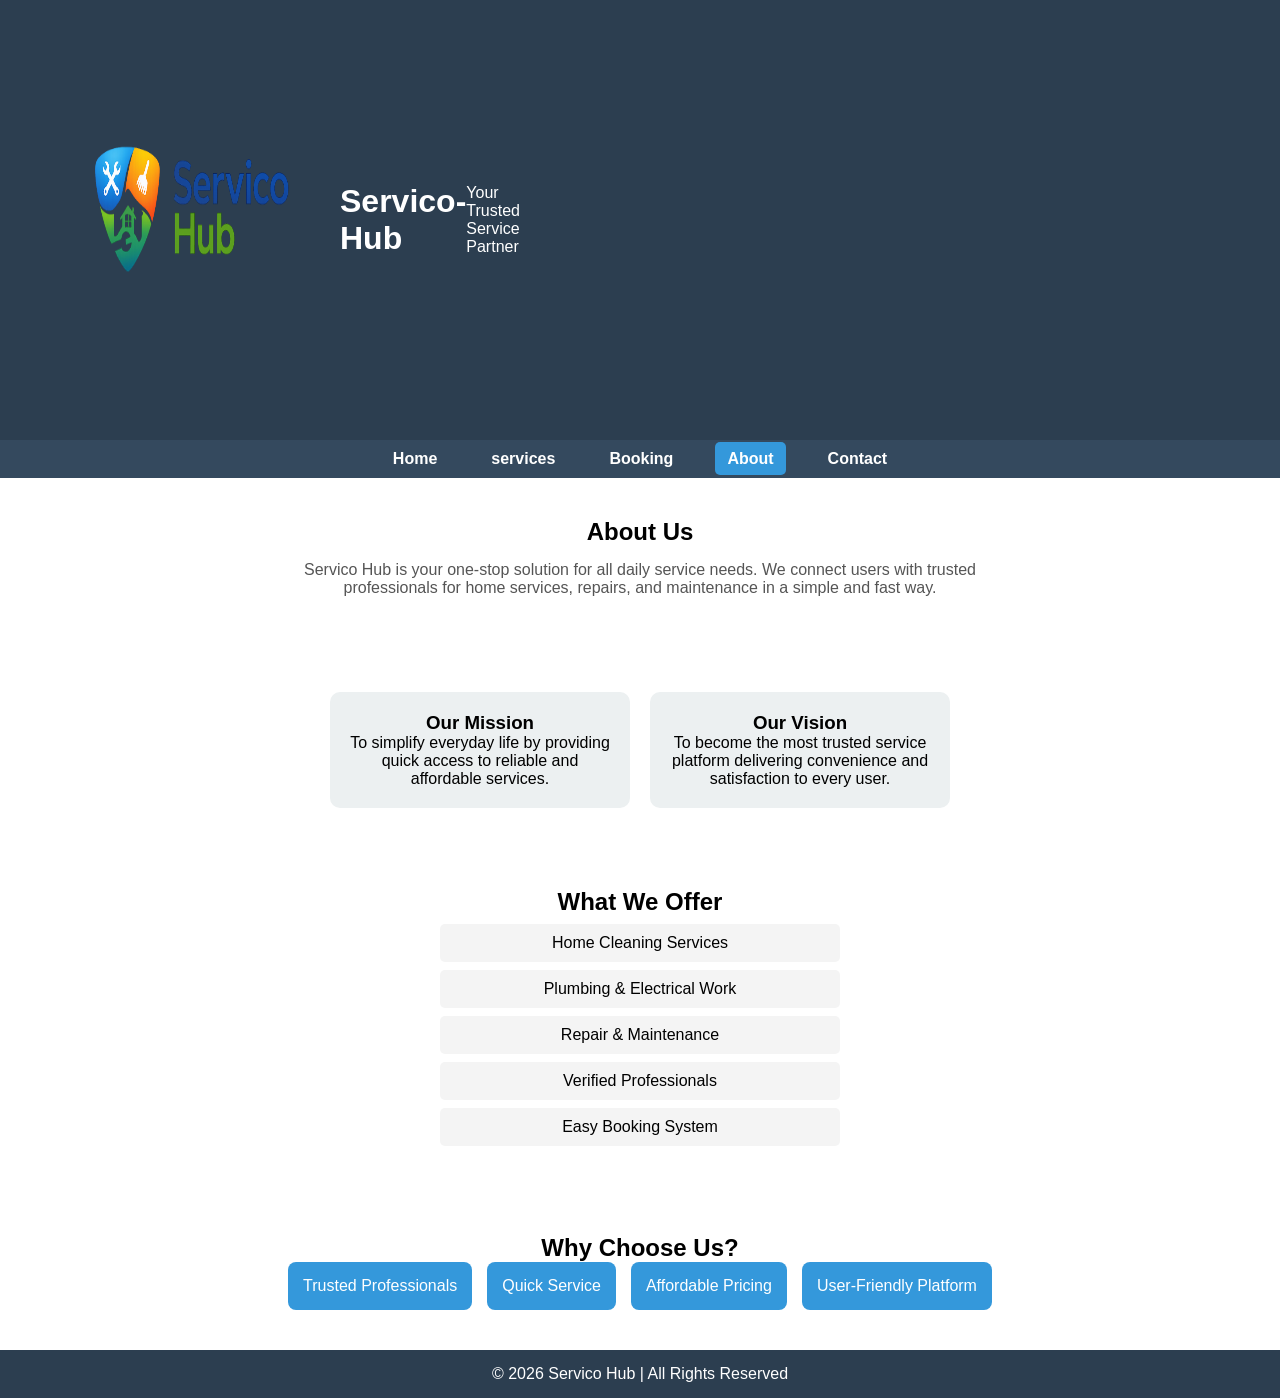
==== index.html @ 997b99db "initial commit" ====
<!DOCTYPE html>
<html lang="en">
<head>
    <meta charset="UTF-8">
    <meta name="viewport" content="width=device-width, initial-scale=1.0">
    <title>About Us - Servico Hub</title>
    
    <!-- CSS Files -->
    <link rel="stylesheet" href="./style.css">
    <link rel="stylesheet" href="./navbar.css">
</head>
<body>

    <!-- Header -->
    <header>
        <div class="main-logo-img">
            <img src="./images/Servico Hub logo design showcase.png" alt="Servico Hub logo" class="logo">
            
            
                <h1>Servico-Hub</h1>
            </br>
                <p>Your Trusted Service Partner</p>
            </div>
        </div>
    </header>

    <!-- Navbar -->
    <nav class="navbar">
        <ul>
            <li><a href="#">Home</a></li>
            <li><a href="#">services</a></li>
            <li><a href="#">Booking</a></li>
            <li><a href="#" class="active">About</a></li>
            <li><a href="#">Contact</a></li>
        </ul>
    </nav>

    <!-- About Section -->
    <section class="about">
        <h2>About Us</h2>
        <p>
            Servico Hub is your one-stop solution for all daily service needs. 
            We connect users with trusted professionals for home services, repairs, 
            and maintenance in a simple and fast way.
        </p>
    </section>

    <!-- Mission & Vision -->
    <section class="mission-vision">
        <div class="box">
            <h3>Our Mission</h3>
            <p>
                To simplify everyday life by providing quick access to reliable 
                and affordable services.
            </p>
        </div>

        <div class="box">
            <h3>Our Vision</h3>
            <p>
                To become the most trusted service platform delivering convenience 
                and satisfaction to every user.
            </p>
        </div>
    </section>

    <!-- Services -->
    <section class="services">
        <h2>What We Offer</h2>
        <ul>
            <li>Home Cleaning Services</li>
            <li>Plumbing & Electrical Work</li>
            <li>Repair & Maintenance</li>
            <li>Verified Professionals</li>
            <li>Easy Booking System</li>
        </ul>
    </section>

    <!-- Why Choose Us -->
    <section class="why">
        <h2>Why Choose Us?</h2>
        <div class="features">
            <div class="feature">Trusted Professionals</div>
            <div class="feature">Quick Service</div>
            <div class="feature">Affordable Pricing</div>
            <div class="feature">User-Friendly Platform</div>
        </div>
    </section>

    <!-- Footer -->
    <footer>
        <p>© 2026 Servico Hub | All Rights Reserved</p>
    </footer>

</body>
</html>
---- style.css ----
* {
    margin: 0;
    padding: 0;
    box-sizing: border-box;
    font-family: Arial, sans-serif;
}

/* Header */
header {
    background: #2c3e50;
    color: white;
    padding: 20px;
}

.main-logo-img {
    display: flex;
    align-items: center;
    gap: px;
    max-width: 100px;
    margin: left;
    padding: 0 20px;
}

.logo {
    width: 300px;
    height: 400px;
}

...logo-text h1 {
    font-size: 80px;
}

.logo-text p {
    font-size: 30px;
    opacity: 0.8;
}

/* Sections */
section {
    padding: 40px 20px;
    text-align: center;
}

.about p {
    max-width: 700px;
    margin: 15px auto;
    color: #555;
}

/* Mission */
.mission-vision {
    display: flex;
    justify-content: center;
    gap: 20px;
    flex-wrap: wrap;
}

.box {
    background: #ecf0f1;
    padding: 20px;
    width: 300px;
    border-radius: 10px;
}

/* Services */
.services ul {
    list-style: none;
}

.services li {
    background: #f4f4f4;
    margin: 8px auto;
    padding: 10px;
    max-width: 400px;
    border-radius: 5px;
}

/* Features */
.features {
    display: flex;
    justify-content: center;
    gap: 15px;
    flex-wrap: wrap;
}

.feature {
    background: #3498db;
    color: white;
    padding: 15px;
    border-radius: 8px;
}

/* Footer */
footer {
    background: #2c3e50;
    color: white;
    text-align: center;
    padding: 15px;
}
---- navbar.css ----
.navbar {
    background: #34495e;
}

.navbar ul {
    display: flex;
    justify-content: center;
    list-style: none;
}

.navbar li {
    margin: 10px 15px;
}

.navbar a {
    text-decoration: none;
    color: white;
    font-weight: bold;
    padding: 8px 12px;
}

.navbar a:hover,
.navbar .active {
    background: #3498db;
    border-radius: 5px;
}
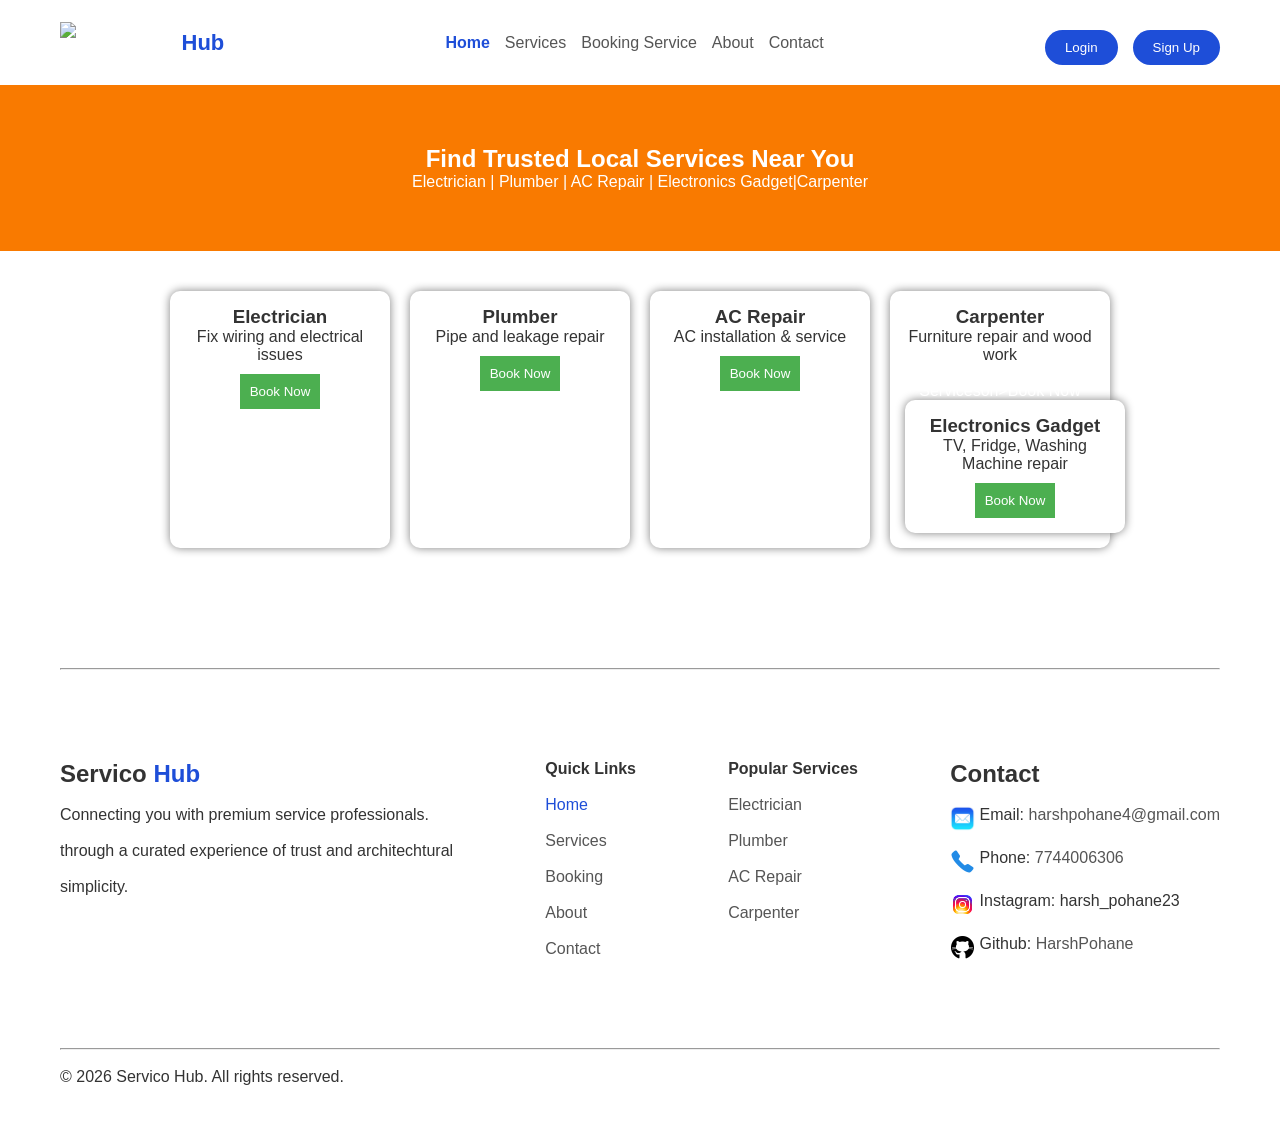
==== commit 97be0282: "Merge pull request #7 from Mayuritile18/main Adding header footer" ====
--- a/index.html
+++ b/index.html
@@ -1,96 +1,123 @@
 <!DOCTYPE html>
-<html lang="en">
+<html>
 <head>
-    <meta charset="UTF-8">
-    <meta name="viewport" content="width=device-width, initial-scale=1.0">
-    <title>About Us - Servico Hub</title>
-    
-    <!-- CSS Files -->
-    <link rel="stylesheet" href="./style.css">
-    <link rel="stylesheet" href="./navbar.css">
+<title>Local Services Finder</title>
+<link rel="stylesheet" href="./css/header-footer.css">
+<link rel="stylesheet" href="./css/home.css">
 </head>
+
 <body>
+<header class="navbar">
+  <div class="logo">
+    <img src="https://img.icons8.com/fluency/48/service.png" alt="logo">
+    <span>Servico<span style="color:#1e4ed8;">Hub</span></span>
+  </div>
+  <nav>
+    <a href="./index.html"class="active">Home</a>
+    <a href="./pages/service.html">Services</a>
+     <a href="./pages/booking.html">Booking Service</a>
+    <a href="./pages/about.html">About</a>
+    <a href="./pages/contact.html">Contact</a>
+  </nav>
+   <nav>
+  <button class="btn-primary">Login</button>
+  <button class="btn-primary">Sign Up</button>
+  </nav>
+</header>
+<!--ServicesNames-->
+<section class="ServicesNames">
+<h2>Find Trusted Local Services Near You</h2>
+<p>Electrician | Plumber | AC Repair | Electronics Gadget|Carpenter</p>
+</section>
 
-    <!-- Header -->
-    <header>
-        <div class="main-logo-img">
-            <img src="./images/Servico Hub logo design showcase.png" alt="Servico Hub logo" class="logo">
-            
-            
-                <h1>Servico-Hub</h1>
-            </br>
-                <p>Your Trusted Service Partner</p>
-            </div>
+<!-- Services Cards -->
+<section class="services">
+
+<div class="card">
+<h3>Electrician</h3>
+<p>Fix wiring and electrical issues</p>
+<a href="booking.html"><button>Book Now</button></a>
+</div>
+
+<div class="card">
+<h3>Plumber</h3>
+<p>Pipe and leakage repair</p>
+<a href="booking.html"><button>Book Now</button></a>
+</div>
+
+<div class="card">
+<h3>AC Repair</h3>
+<p>AC installation & service</p>
+<a href="booking.html"><button>Book Now</button></a>
+</div>
+
+<div class="card">
+<h3>Carpenter</h3>
+<p>Furniture repair and wood work</p>
+<a href="booking.html"><butt<img src="./../images/Servico Hub logo design showcase.png" alt="Servico Hub logo" width="500">
+
+<div class="nav-links">
+<a href="./home.html">Home</a>
+<a href="./service.html">Serviceson>Book Now</button></a>
+</div>
+
+<div class="card">
+<h3>Electronics Gadget</h3>
+<p>TV, Fridge, Washing Machine repair</p>
+<a href="booking.html"><button>Book Now</button></a>
+</div>
+
+</section>
+<footer><hr><br><br><br><br><br>
+  <div class="footer-container">
+
+    <div class="footer-brand">
+      <h2>Servico <span style="color:#1e4ed8;">Hub</span></h2><br>
+      <p>Connecting you with premium service professionals.<br><br>
+        through a curated experience of trust and architechtural <br><br> simplicity.
+      </p>
+    </div>
+
+    <div>
+      <h4>Quick Links</h4><br>
+      <p><a href="./index.html" class="active-open">Home</a></p><br>
+      <p><a href="./pages/service.html" class="text-color">Services</a></p><br>
+      <p><a href="./pages/booking.html" class="text-color">Booking</a></p><br>
+      <p><a href="./pages/about.html" class="text-color">About</a></p><br>
+      <p><a href="./pages/contact.html" class="text-color">Contact</a></p><br>
+    </div>
+
+    <div>
+      <h4>Popular Services</h4><br>
+      <p><a href="./pages/services.html#Electrician" class="text-color">Electrician</a></p><br>
+      <p><a href="./pages/services.html#Plumber" class="text-color">Plumber</a></p><br>
+      <p><a href="./pages/services.html#AC Repair" class="text-color">AC Repair</a></p><br>
+      <p><a href="./pages/services.html#Carpenter" class="text-color">Carpenter</a></p><br>
+    </div> 
+  <div >
+        <h2>Contact</h2><br>
+        <div class="footer-contact">
+          <img src="./images/contactmail.jpg" height="25px"/>&nbsp;
+        <p>Email: <a href="mailto:harshpohane4@gmail.com" class="text-color">harshpohane4@gmail.com</a> </p></div><br>
+        <div class="footer-contact">
+           <img src="./images/contactphone.png" height="25px"/>&nbsp; 
+        <p>Phone: <a href="tel:7744006306" class="text-color">7744006306</a></p><br>
+        </div><br>
+        <div class="footer-contact">
+           <img src="./images/instagram.png" height="25px"/>&nbsp; 
+        <p>Instagram: <a href="http://www.instagram.com/yourusername" target="_blank" class="text-color"></a>harsh_pohane23</a></p><br>
+        </div><br>
+        <div class="footer-contact">
+           <img src="./images/github.png" height="25px"/>&nbsp; 
+        <p>Github: <a href="https://github.com/HarshPohane" class="text-color">HarshPohane
+</a></p><br>
         </div>
-    </header>
-
-    <!-- Navbar -->
-    <nav class="navbar">
-        <ul>
-            <li><a href="#">Home</a></li>
-            <li><a href="#">services</a></li>
-            <li><a href="#">Booking</a></li>
-            <li><a href="#" class="active">About</a></li>
-            <li><a href="#">Contact</a></li>
-        </ul>
-    </nav>
-
-    <!-- About Section -->
-    <section class="about">
-        <h2>About Us</h2>
-        <p>
-            Servico Hub is your one-stop solution for all daily service needs. 
-            We connect users with trusted professionals for home services, repairs, 
-            and maintenance in a simple and fast way.
-        </p>
-    </section>
-
-    <!-- Mission & Vision -->
-    <section class="mission-vision">
-        <div class="box">
-            <h3>Our Mission</h3>
-            <p>
-                To simplify everyday life by providing quick access to reliable 
-                and affordable services.
-            </p>
-        </div>
-
-        <div class="box">
-            <h3>Our Vision</h3>
-            <p>
-                To become the most trusted service platform delivering convenience 
-                and satisfaction to every user.
-            </p>
-        </div>
-    </section>
-
-    <!-- Services -->
-    <section class="services">
-        <h2>What We Offer</h2>
-        <ul>
-            <li>Home Cleaning Services</li>
-            <li>Plumbing & Electrical Work</li>
-            <li>Repair & Maintenance</li>
-            <li>Verified Professionals</li>
-            <li>Easy Booking System</li>
-        </ul>
-    </section>
-
-    <!-- Why Choose Us -->
-    <section class="why">
-        <h2>Why Choose Us?</h2>
-        <div class="features">
-            <div class="feature">Trusted Professionals</div>
-            <div class="feature">Quick Service</div>
-            <div class="feature">Affordable Pricing</div>
-            <div class="feature">User-Friendly Platform</div>
-        </div>
-    </section>
-
-    <!-- Footer -->
-    <footer>
-        <p>© 2026 Servico Hub | All Rights Reserved</p>
-    </footer>
+      </div>
+  </div><br><br><br><br>
+  <hr><br>
+  <p class="copyright">© 2026 Servico Hub. All rights reserved.</p>
+</footer>
 
 </body>
-</html>+</html>
+
--- a/css/header-footer.css
+++ b/css/header-footer.css
@@ -0,0 +1,145 @@
+* {
+  margin: 0;
+  padding: 0;
+  box-sizing: border-box;
+  font-family: Arial, sans-serif;
+}
+
+body {
+  background: #f5f7fb;
+  color: #333;
+}
+
+.navbar {
+  display: flex;
+  justify-content: space-between;
+  align-items: center;
+  padding: 20px 60px;
+  background: white;
+  flex-wrap: wrap;
+}
+
+.logo {
+  display: flex;
+  align-items: center;
+  gap: 10px;
+  font-weight: bold;
+  font-size: 20px;
+}
+
+.logo img {
+  width: 32px;
+}
+
+nav {
+  display: flex;
+  gap: 15px;
+}
+
+nav a {
+  text-decoration: none;
+  color: #555;
+}
+
+nav .active {
+  color: #1e4ed8;
+  font-weight: bold;
+}
+
+.btn-primary {
+  background: #1e4ed8;
+  color: white;
+  padding: 10px 20px;
+  border: none;
+  border-radius: 25px;
+  cursor: pointer;
+}
+footer {
+  padding: 40px 60px;
+  margin-top: 40px;
+}
+
+.footer-container {
+
+  display: flex;
+  justify-content: space-between;
+  gap: 20px;
+}
+
+footer input {
+  padding: 10px;
+  width: 100%;
+  margin: 10px 0;
+}
+
+footer .btn-primary {
+  width: 100%;
+}
+.servico{
+   gap: 1px;
+}
+.text-color{
+    text-decoration: none;
+    color: #555;
+}
+  .footer-contact{
+    display: flex;
+  }
+ @media (max-width: 992px) {
+  .contact-container {
+    flex-direction: column;
+  }
+
+  .footer-container {
+    flex-wrap: wrap;
+  }
+
+  .hero h1 {
+    font-size: 36px;
+  }
+}
+.active-open{
+    text-decoration: none;
+    color:#1e4ed8;
+  }
+
+@media (max-width: 600px) {
+  .navbar {
+    padding: 15px 20px;
+    flex-direction: column;
+    align-items: flex-start;
+    gap: 10px;
+  }
+
+  nav {
+    flex-wrap: wrap;
+  }
+
+  .hero {
+    padding: 20px;
+  }
+
+  .hero h1 {
+    font-size: 28px;
+  }
+
+  .hero p {
+    font-size: 14px;
+  }
+
+  .contact-container {
+    padding: 20px;
+  }
+
+  .row {
+    flex-direction: column;
+  }
+
+  footer {
+    padding: 20px;
+  }
+
+  .footer-container {
+    flex-direction: column;
+  }
+}
--- a/css/home.css
+++ b/css/home.css
@@ -0,0 +1,69 @@
+/* Body */
+body{
+font-family: Arial;
+margin:0;
+background:white;
+}
+
+
+.logo{
+color:white;
+font-size:22px;
+font-weight:bold;
+}
+
+.nav-links a{
+color:white;
+text-decoration:none;
+margin:0 10px;
+}
+
+.nav-links a:hover{
+color:#F97A00;
+}
+
+/* ServicesNames Section */
+.ServicesNames{
+background: #F97A00;
+color:white;
+text-align:center;
+padding:60px;
+}
+
+/* Services Section */
+.services{
+display:flex;
+flex-wrap:wrap;
+justify-content:center;
+gap:20px;
+padding:40px;
+}
+
+/* Card Design */
+.card{
+background:white;
+width:220px;
+padding:15px;
+text-align:center;
+border-radius:10px;
+box-shadow:0 0 10px gray;
+}
+
+.card img{
+width:100%;
+border-radius:10px;
+}
+
+/* Button */
+button{
+background:#4CAF50;
+color:white;
+border:none;
+padding:10px;
+cursor:pointer;
+margin-top:10px;
+}
+
+button:hover{
+background:#2e7d32;
+}
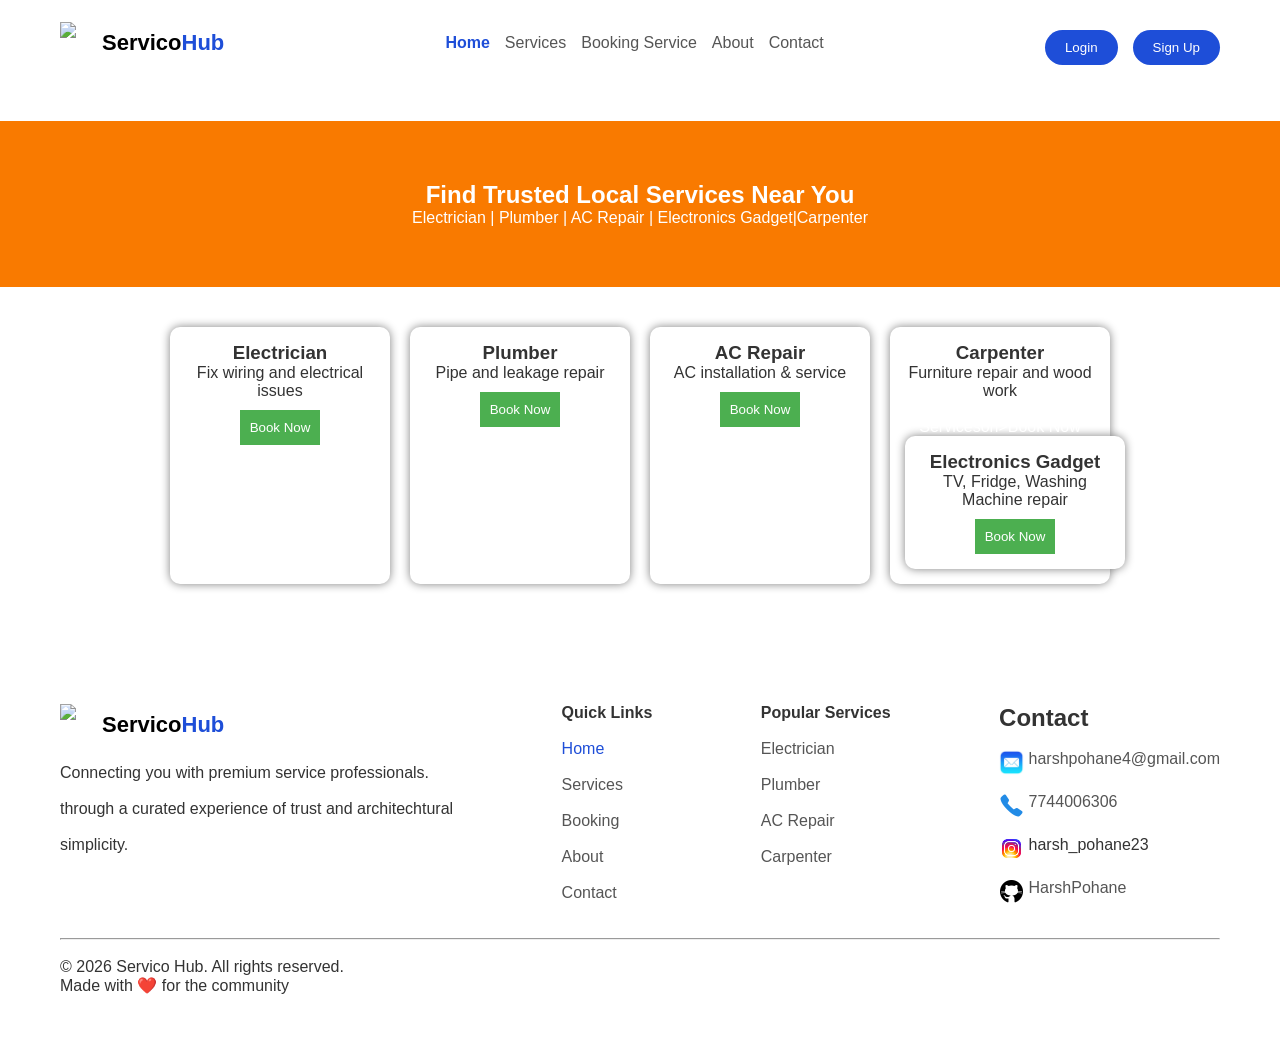
==== commit e18d6289: "Merge branch 'HarshPohane:main' into main" ====
--- a/index.html
+++ b/index.html
@@ -7,23 +7,24 @@
 </head>
 
 <body>
+
 <header class="navbar">
   <div class="logo">
     <img src="https://img.icons8.com/fluency/48/service.png" alt="logo">
-    <span>Servico<span style="color:#1e4ed8;">Hub</span></span>
+   <a href="./index.html" class="logo-decoration"> <span style="color:black;">Servico</span><span style="color:#1e4ed8;">Hub</span></a>
   </div>
   <nav>
     <a href="./index.html"class="active">Home</a>
     <a href="./pages/service.html">Services</a>
      <a href="./pages/booking.html">Booking Service</a>
     <a href="./pages/about.html">About</a>
-    <a href="./pages/contact.html">Contact</a>
+    <a href="./pages/contact.html" >Contact</a>
   </nav>
    <nav>
   <button class="btn-primary">Login</button>
   <button class="btn-primary">Sign Up</button>
   </nav>
-</header>
+</header><br><br>
 <!--ServicesNames-->
 <section class="ServicesNames">
 <h2>Find Trusted Local Services Near You</h2>
@@ -68,11 +69,14 @@
 </div>
 
 </section>
-<footer><hr><br><br><br><br><br>
+<footer>
   <div class="footer-container">
 
     <div class="footer-brand">
-      <h2>Servico <span style="color:#1e4ed8;">Hub</span></h2><br>
+      <div class="logo">
+    <img src="https://img.icons8.com/fluency/48/service.png" alt="logo">
+   <a href="./index.html" class="logo-decoration"> <span style="color:black;">Servico<span style="color:#1e4ed8;">Hub</span></span></a>
+  </div><br>
       <p>Connecting you with premium service professionals.<br><br>
         through a curated experience of trust and architechtural <br><br> simplicity.
       </p>
@@ -98,24 +102,27 @@
         <h2>Contact</h2><br>
         <div class="footer-contact">
           <img src="./images/contactmail.jpg" height="25px"/>&nbsp;
-        <p>Email: <a href="mailto:harshpohane4@gmail.com" class="text-color">harshpohane4@gmail.com</a> </p></div><br>
+        <p><a href="mailto:harshpohane4@gmail.com" class="text-color">harshpohane4@gmail.com</a> </p></div><br>
         <div class="footer-contact">
            <img src="./images/contactphone.png" height="25px"/>&nbsp; 
-        <p>Phone: <a href="tel:7744006306" class="text-color">7744006306</a></p><br>
+        <p><a href="tel:7744006306" class="text-color">7744006306</a></p><br>
         </div><br>
         <div class="footer-contact">
            <img src="./images/instagram.png" height="25px"/>&nbsp; 
-        <p>Instagram: <a href="http://www.instagram.com/yourusername" target="_blank" class="text-color"></a>harsh_pohane23</a></p><br>
+        <p><a href="http://www.instagram.com/yourusername" target="_blank" class="text-color"></a>harsh_pohane23</a></p><br>
         </div><br>
         <div class="footer-contact">
            <img src="./images/github.png" height="25px"/>&nbsp; 
-        <p>Github: <a href="https://github.com/HarshPohane" class="text-color">HarshPohane
+        <p><a href="https://github.com/HarshPohane" class="text-color">HarshPohane
 </a></p><br>
         </div>
       </div>
-  </div><br><br><br><br>
+  </div><br>
   <hr><br>
-  <p class="copyright">© 2026 Servico Hub. All rights reserved.</p>
+  <div class="copyright">
+  <p>© 2026 Servico Hub. All rights reserved.</p>
+  <p>Made with ❤️ for the community</p>
+  </div><br>
 </footer>
 
 </body>
--- a/css/header-footer.css
+++ b/css/header-footer.css
@@ -85,6 +85,12 @@
   .footer-contact{
     display: flex;
   }
+  .copyright{
+
+  }
+  .logo-decoration{
+text-decoration: none;
+  }
  @media (max-width: 992px) {
   .contact-container {
     flex-direction: column;
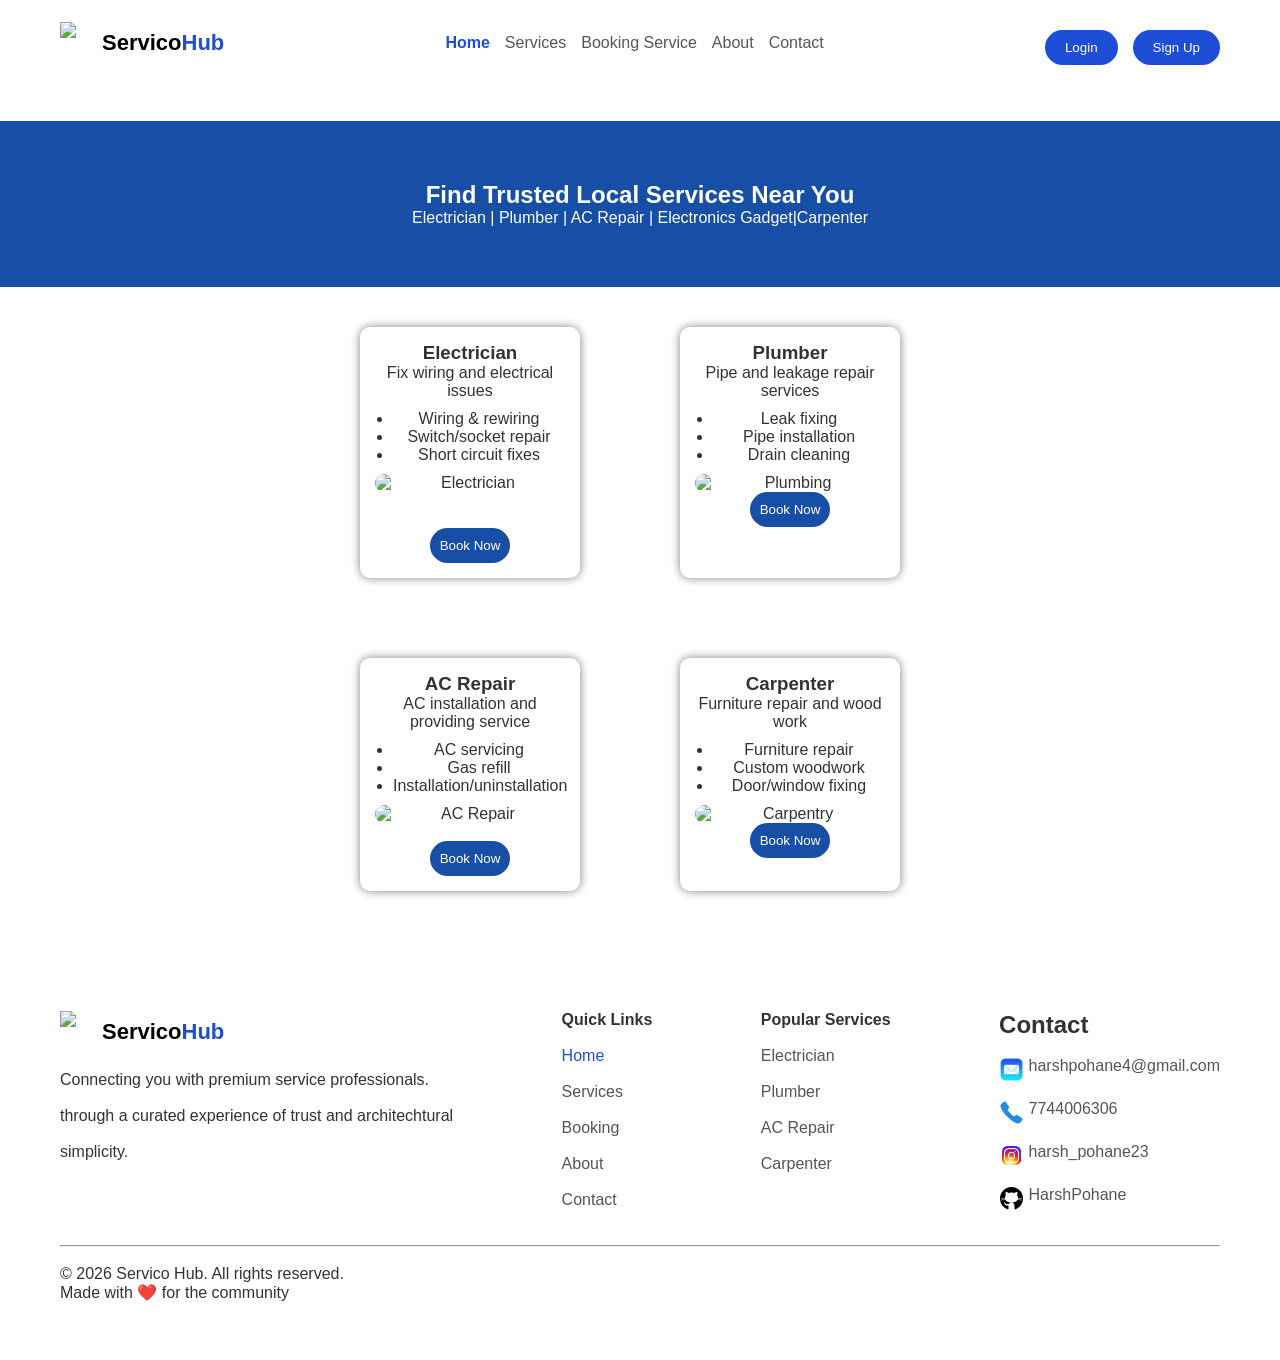
==== commit c08233fe: "Merge pull request #18 from Mayuritile18/main added images in cards" ====
--- a/index.html
+++ b/index.html
@@ -37,34 +37,51 @@
 <div class="card">
 <h3>Electrician</h3>
 <p>Fix wiring and electrical issues</p>
+  <ul>
+    <li>Wiring & rewiring</li>
+    <li>Switch/socket repair</li>
+    <li>Short circuit fixes</li>
+  </ul>
+<img src="../images/electrician.png" alt="Electrician">
+<br>
+<br>
 <a href="booking.html"><button>Book Now</button></a>
 </div>
 
 <div class="card">
 <h3>Plumber</h3>
-<p>Pipe and leakage repair</p>
+<p>Pipe and leakage repair services</p>
+  <ul>
+    <li>Leak fixing</li>
+    <li>Pipe installation</li>
+    <li>Drain cleaning</li>
+  </ul>
+<img src="../images/plumbing.png" alt="Plumbing">
 <a href="booking.html"><button>Book Now</button></a>
 </div>
 
 <div class="card">
 <h3>AC Repair</h3>
-<p>AC installation & service</p>
+<p>AC installation and providing service</p>
+  <ul>
+    <li>AC servicing</li>
+    <li>Gas refill</li>
+    <li>Installation/uninstallation</li>
+  </ul>
+<img src="../images/ac-repair.png" alt="AC Repair">
+</br>
 <a href="booking.html"><button>Book Now</button></a>
 </div>
 
 <div class="card">
 <h3>Carpenter</h3>
 <p>Furniture repair and wood work</p>
-<a href="booking.html"><butt<img src="./../images/Servico Hub logo design showcase.png" alt="Servico Hub logo" width="500">
-
-<div class="nav-links">
-<a href="./home.html">Home</a>
-<a href="./service.html">Serviceson>Book Now</button></a>
-</div>
-
-<div class="card">
-<h3>Electronics Gadget</h3>
-<p>TV, Fridge, Washing Machine repair</p>
+  <ul>
+    <li>Furniture repair</li>
+    <li>Custom woodwork</li>
+    <li>Door/window fixing</li>
+  </ul>
+<img src="../images/carpentry.png" alt="Carpentry">
 <a href="booking.html"><button>Book Now</button></a>
 </div>
 
@@ -93,10 +110,10 @@
 
     <div>
       <h4>Popular Services</h4><br>
-      <p><a href="./pages/services.html#Electrician" class="text-color">Electrician</a></p><br>
-      <p><a href="./pages/services.html#Plumber" class="text-color">Plumber</a></p><br>
-      <p><a href="./pages/services.html#AC Repair" class="text-color">AC Repair</a></p><br>
-      <p><a href="./pages/services.html#Carpenter" class="text-color">Carpenter</a></p><br>
+      <p><a href="./pages/service.html#Electrician" class="text-color">Electrician</a></p><br>
+      <p><a href="./pages/service.html#Plumber" class="text-color">Plumber</a></p><br>
+      <p><a href="./pages/service.html#AC Repair" class="text-color">AC Repair</a></p><br>
+      <p><a href="./pages/service.html#Carpenter" class="text-color">Carpenter</a></p><br>
     </div> 
   <div >
         <h2>Contact</h2><br>
@@ -109,7 +126,7 @@
         </div><br>
         <div class="footer-contact">
            <img src="./images/instagram.png" height="25px"/>&nbsp; 
-        <p><a href="http://www.instagram.com/yourusername" target="_blank" class="text-color"></a>harsh_pohane23</a></p><br>
+        <p><a href="http://www.instagram.com/yourusername" target="_blank" class="text-color">harsh_pohane23</a></p><br>
         </div><br>
         <div class="footer-contact">
            <img src="./images/github.png" height="25px"/>&nbsp; 
--- a/css/home.css
+++ b/css/home.css
@@ -24,7 +24,7 @@
 
 /* ServicesNames Section */
 .ServicesNames{
-background: #F97A00;
+background: #174ea6;
 color:white;
 text-align:center;
 padding:60px;
@@ -32,11 +32,13 @@
 
 /* Services Section */
 .services{
-display:flex;
-flex-wrap:wrap;
+display:grid;
+grid-template-columns: repeat(2, 240px);
+
 justify-content:center;
-gap:20px;
+gap:80px;
 padding:40px;
+
 }
 
 /* Card Design */
@@ -47,6 +49,10 @@
 text-align:center;
 border-radius:10px;
 box-shadow:0 0 10px gray;
+
+display: flex;
+  flex-direction: column;
+  
 }
 
 .card img{
@@ -54,16 +60,25 @@
 border-radius:10px;
 }
 
+.card ul {
+  padding-left: 18px;
+  margin: 10px 0;
+}
+
+.card button {
+  margin-top: auto;
+}
 /* Button */
 button{
-background:#4CAF50;
+background:#174ea6;
 color:white;
 border:none;
 padding:10px;
 cursor:pointer;
 margin-top:10px;
+border-radius: 30px;
 }
 
 button:hover{
-background:#2e7d32;
+background:;
 }
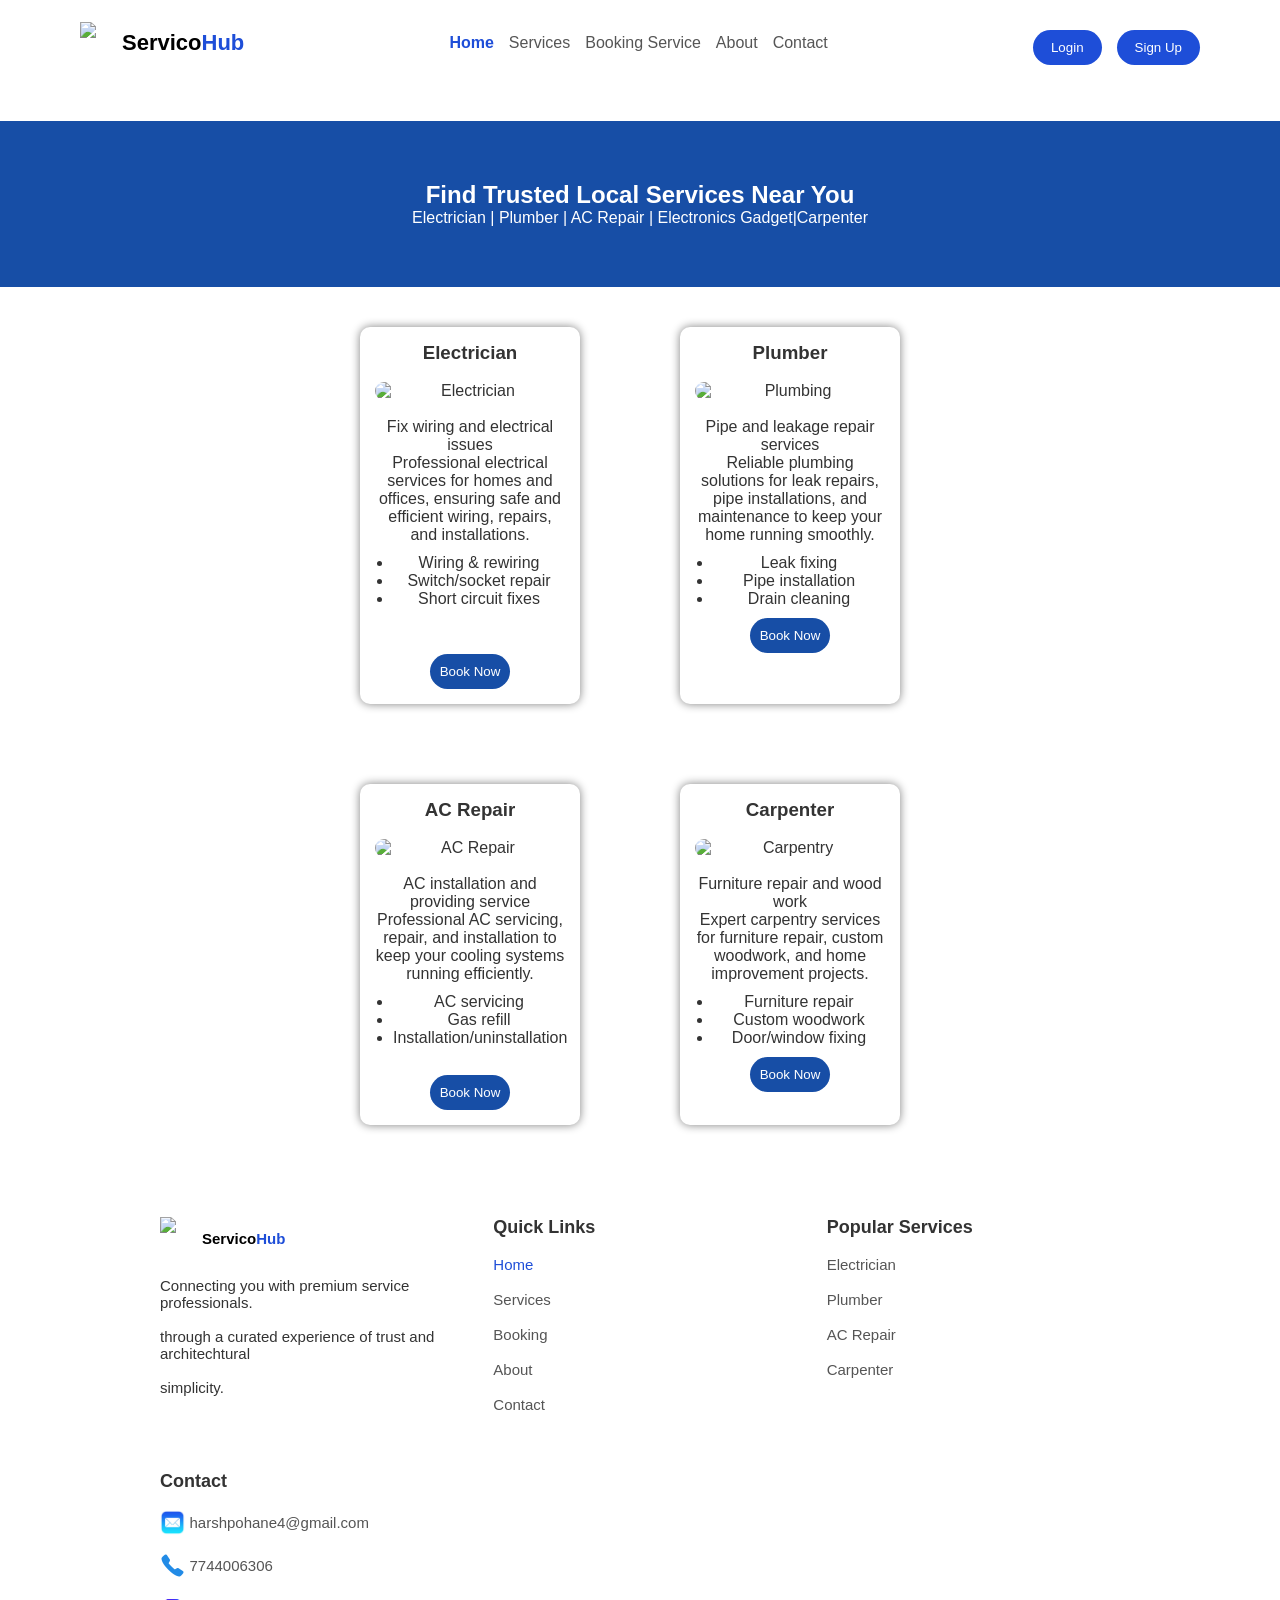
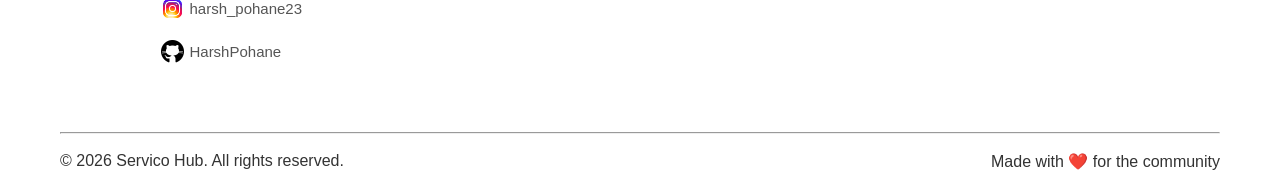
==== commit 897548c3: "added description for each services." ====
--- a/index.html
+++ b/index.html
@@ -35,53 +35,59 @@
 <section class="services">
 
 <div class="card">
-<h3>Electrician</h3>
+<h3>Electrician</h3><br>
+<img src="../images/electrician.png" alt="Electrician" class="card-image"><br>
 <p>Fix wiring and electrical issues</p>
+<p>Professional electrical services for homes and offices, ensuring safe and efficient wiring, repairs, and installations.</p>
   <ul>
     <li>Wiring & rewiring</li>
     <li>Switch/socket repair</li>
     <li>Short circuit fixes</li>
   </ul>
-<img src="../images/electrician.png" alt="Electrician">
 <br>
 <br>
 <a href="booking.html"><button>Book Now</button></a>
 </div>
 
 <div class="card">
-<h3>Plumber</h3>
+<h3>Plumber</h3><br>
+<img src="../images/plumbing.png" alt="Plumbing"><br>
 <p>Pipe and leakage repair services</p>
+<p>Reliable plumbing solutions for leak repairs, pipe installations, and maintenance to keep your home running smoothly.</p>
   <ul>
     <li>Leak fixing</li>
     <li>Pipe installation</li>
     <li>Drain cleaning</li>
   </ul>
-<img src="../images/plumbing.png" alt="Plumbing">
+
 <a href="booking.html"><button>Book Now</button></a>
 </div>
 
 <div class="card">
-<h3>AC Repair</h3>
+<h3>AC Repair</h3><br>
+<img src="../images/ac-repair.png" alt="AC Repair"><br>
 <p>AC installation and providing service</p>
+<p>Professional AC servicing, repair, and installation to keep your cooling systems running efficiently.</p>
   <ul>
     <li>AC servicing</li>
     <li>Gas refill</li>
     <li>Installation/uninstallation</li>
   </ul>
-<img src="../images/ac-repair.png" alt="AC Repair">
+
 </br>
 <a href="booking.html"><button>Book Now</button></a>
 </div>
 
 <div class="card">
-<h3>Carpenter</h3>
+<h3>Carpenter</h3><br>
+<img src="../images/carpentry.png" alt="Carpentry"><br>
 <p>Furniture repair and wood work</p>
+<p>Expert carpentry services for furniture repair, custom woodwork, and home improvement projects.</p>
   <ul>
     <li>Furniture repair</li>
     <li>Custom woodwork</li>
     <li>Door/window fixing</li>
   </ul>
-<img src="../images/carpentry.png" alt="Carpentry">
 <a href="booking.html"><button>Book Now</button></a>
 </div>
 
--- a/css/header-footer.css
+++ b/css/header-footer.css
@@ -55,8 +55,8 @@
   cursor: pointer;
 }
 footer {
-  padding: 40px 60px;
-  margin-top: 40px;
+  padding: 0px 60px;
+  margin-top: 2px;
 }
 
 .footer-container {
@@ -86,66 +86,195 @@
     display: flex;
   }
   .copyright{
+    display: flex;
+    justify-content: space-between;
 
   }
   .logo-decoration{
 text-decoration: none;
   }
- @media (max-width: 992px) {
-  .contact-container {
-    flex-direction: column;
-  }
-
-  .footer-container {
-    flex-wrap: wrap;
-  }
-
-  .hero h1 {
-    font-size: 36px;
-  }
-}
-.active-open{
+    .active-open{
     text-decoration: none;
     color:#1e4ed8;
   }
-
-@media (max-width: 600px) {
+  .paragraph{
+  line-height: 1.7;
+  }
+@media (max-width: 768px) {
   .navbar {
-    padding: 15px 20px;
+    padding: 15px 30px;
+    flex-direction: column;
+    align-items: flex-start;
+  }
+
+  .navbar nav {
+    width: 100%;
+    display: flex;
+    justify-content: space-between;
+    margin-top: 10px;
+  }
+
+  .navbar nav a {
+    font-size: 14px;
+    margin-right: 10px;
+  }
+
+  .btn-primary {
+    padding: 8px 12px;
+    font-size: 14px;
+  }
+}
+
+
+/*MOBILE (480px and below)*/
+@media (max-width: 480px) {
+  .navbar {
+    padding: 10px 15px;
+  }
+
+  .logo {
+    width: 100%;
+    justify-content: space-between;
+  }
+
+  .logo img {
+    width: 35px;
+  }
+
+  .logo-decoration {
+    font-size: 18px;
+  }
+
+  .navbar nav {
     flex-direction: column;
     align-items: flex-start;
     gap: 10px;
   }
 
-  nav {
-    flex-wrap: wrap;
-  }
-
-  .hero {
-    padding: 20px;
-  }
-
-  .hero h1 {
-    font-size: 28px;
-  }
-
-  .hero p {
-    font-size: 14px;
-  }
-
-  .contact-container {
-    padding: 20px;
-  }
-
-  .row {
-    flex-direction: column;
-  }
-
-  footer {
-    padding: 20px;
-  }
-
+  .navbar nav a {
+    display: block;
+    width: 100%;
+    padding: 8px 0;
+    font-size: 14px;
+  }
+
+  .btn-primary {
+    width: 100%;
+    margin-top: 5px;
+  }
+}
+
+
+/*LARGE LAPTOP (1024px and above) */
+@media (min-width: 1024px) {
+  .navbar {
+    padding: 20px 80px;
+  }
+
+  .navbar nav a {
+    font-size: 16px;
+  }
+
+  .btn-primary {
+    padding: 10px 18px;
+  }
+}
+/* Default layout (Laptop/Desktop) */
+.footer-container {
+  display: flex;
+  justify-content: space-between;
+  flex-wrap: wrap;
+  gap: 40px;
+  padding: 40px 80px;
+}
+
+.footer-container  div {
+  flex: 1;
+  min-width: 220px;
+}
+
+.footer-contact {
+  display: flex;
+  align-items: center;
+}
+
+
+/*TABLET (768px and below)*/
+@media (max-width: 768px) {
+  .footer-container {
+    padding: 30px 40px;
+    gap: 30px;
+  }
+
+  .footer-container > div {
+    flex: 1 1 45%; /* 2 columns */
+  }
+
+  .footer-brand p {
+    font-size: 14px;
+  }
+
+  .footer-container h4,
+  .footer-container h2 {
+    font-size: 16px;
+  }
+}
+
+
+/*MOBILE (480px and below)*/
+@media (max-width: 480px) {
   .footer-container {
     flex-direction: column;
+    padding: 20px;
+    gap: 20px;
+  }
+
+  .footer-container > div {
+    width: 100%;
+  }
+
+  .footer-brand {
+    text-align: center;
+  }
+
+  .logo {
+    justify-content: center;
+  }
+
+  .footer-contact {
+    justify-content: flex-start;
+  }
+
+  .footer-container h4,
+  .footer-container h2 {
+    font-size: 15px;
+  }
+
+  .footer-container p,
+  .footer-container a {
+    font-size: 14px;
+  }
+
+  .copyright {
+    text-align: center;
+    font-size: 13px;
+  }
+}
+
+
+/*LARGE LAPTOP (1024px and above)*/
+@media (min-width: 1024px) {
+  .footer-container {
+    padding: 50px 100px;
+  }
+
+  .footer-container h4,
+  .footer-container h2 {
+    font-size: 18px;
+  }
+
+  .footer-container p,
+  .footer-container a {
+    font-size: 15px;
   }
 }
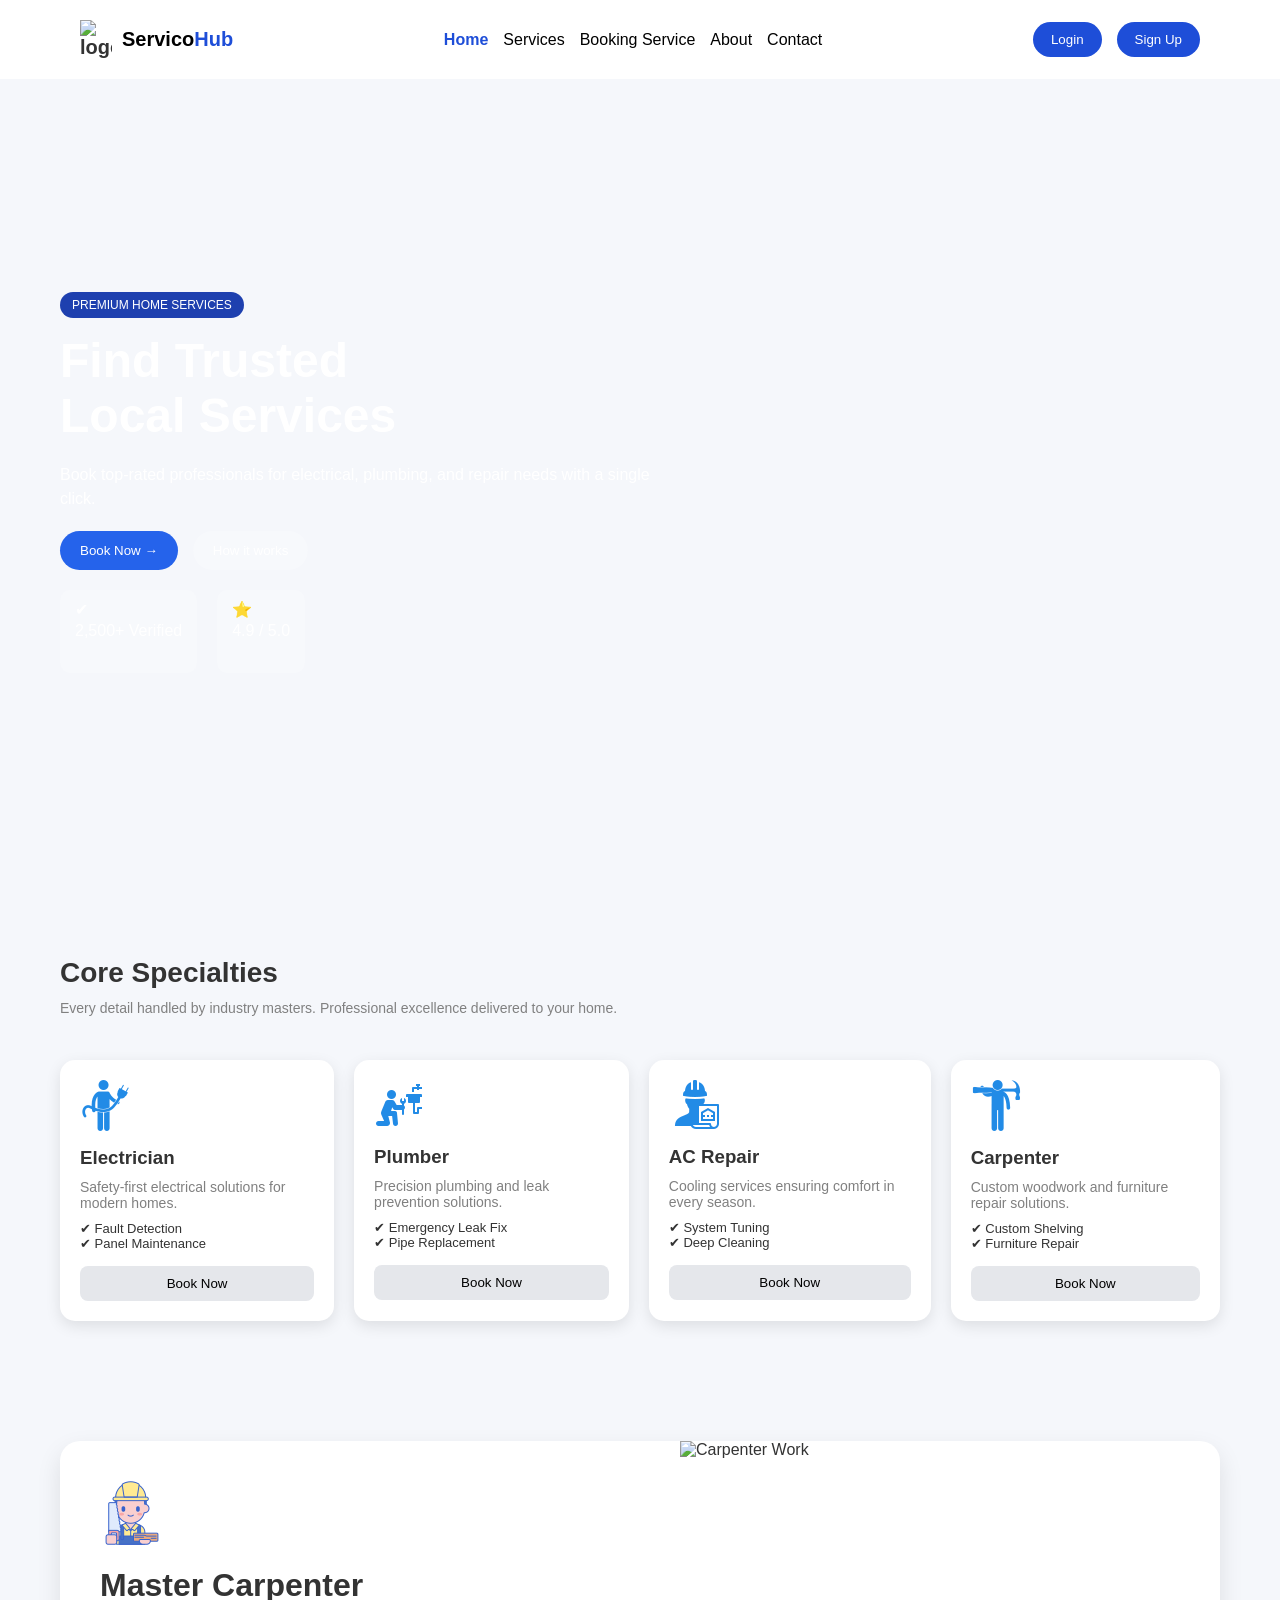
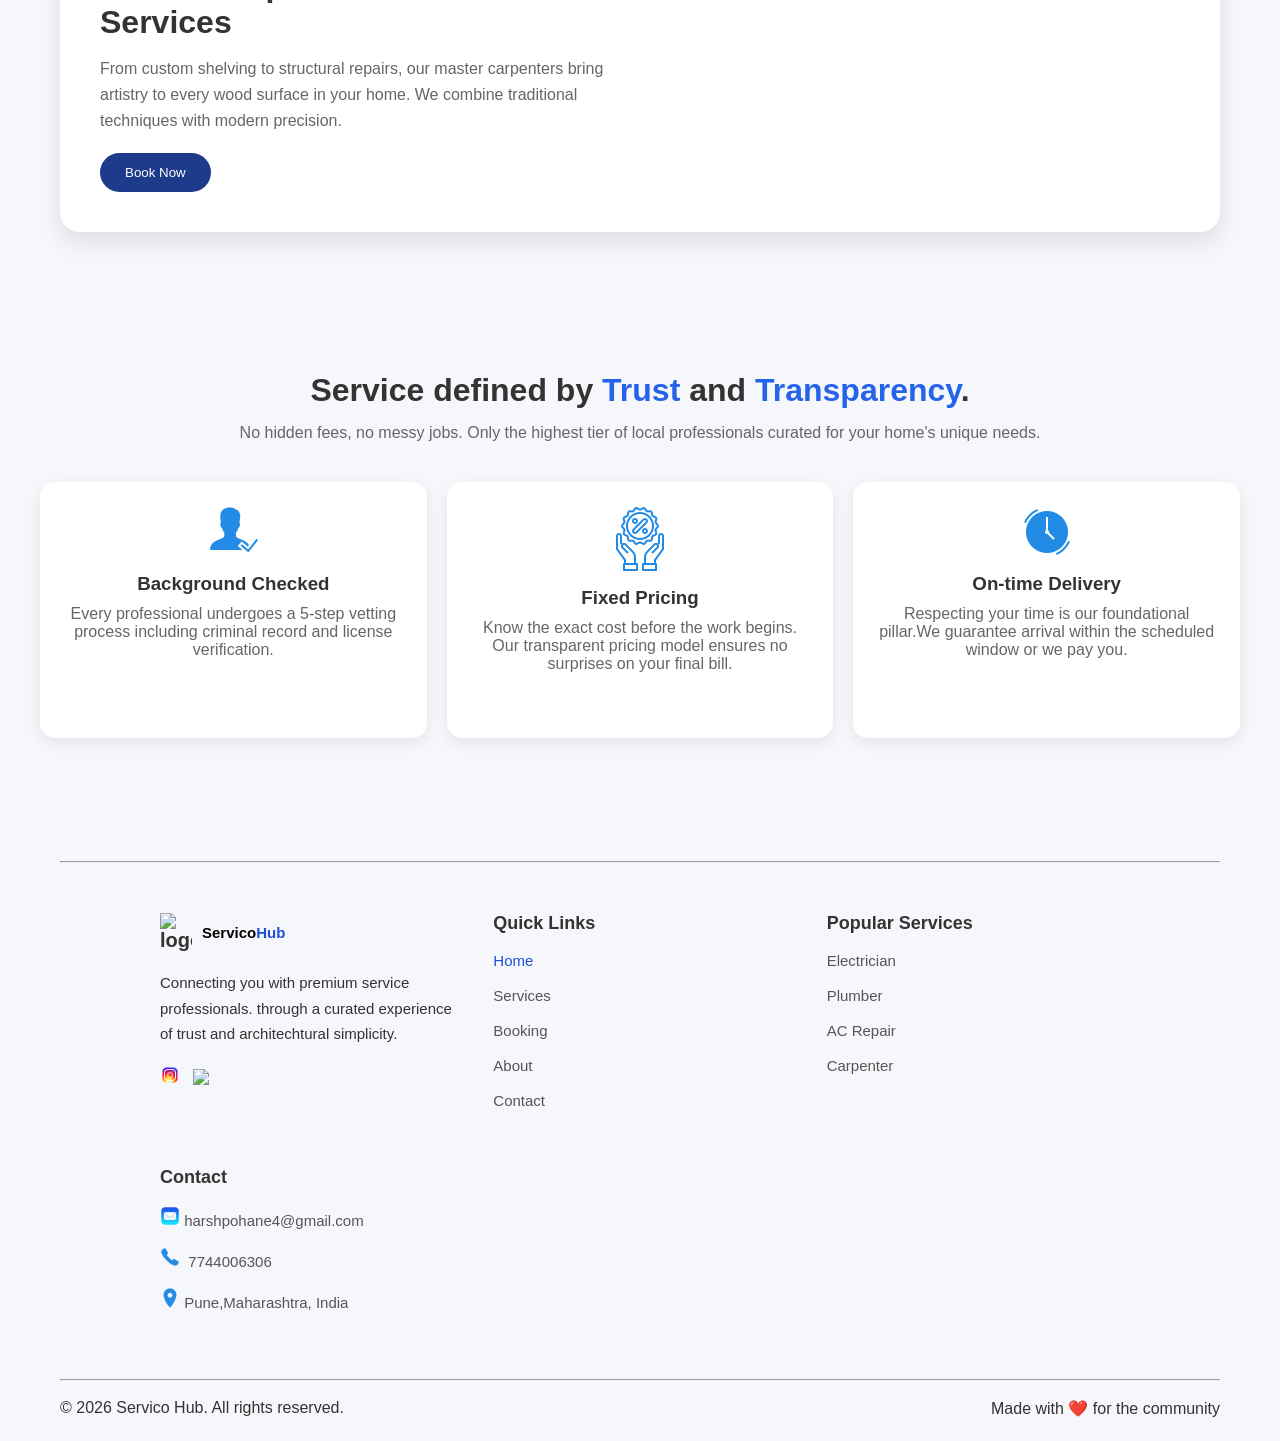
==== commit 580eae50: "home page edited" ====
--- a/index.html
+++ b/index.html
@@ -1,117 +1,189 @@
 <!DOCTYPE html>
 <html>
+
 <head>
-<title>Local Services Finder</title>
-<link rel="stylesheet" href="./css/header-footer.css">
-<link rel="stylesheet" href="./css/home.css">
+  <title>Local Services Finder</title>
+  <link rel="stylesheet" href="./css/header-footer.css">
+  <link rel="stylesheet" href="./css/home.css">
 </head>
 
 <body>
 
-<header class="navbar">
-  <div class="logo">
-    <img src="https://img.icons8.com/fluency/48/service.png" alt="logo">
-   <a href="./index.html" class="logo-decoration"> <span style="color:black;">Servico</span><span style="color:#1e4ed8;">Hub</span></a>
-  </div>
-  <nav>
-    <a href="./index.html"class="active">Home</a>
-    <a href="./pages/service.html">Services</a>
-     <a href="./pages/booking.html">Booking Service</a>
-    <a href="./pages/about.html">About</a>
-    <a href="./pages/contact.html" >Contact</a>
-  </nav>
-   <nav>
-  <button class="btn-primary">Login</button>
-  <button class="btn-primary">Sign Up</button>
-  </nav>
-</header><br><br>
-<!--ServicesNames-->
-<section class="ServicesNames">
-<h2>Find Trusted Local Services Near You</h2>
-<p>Electrician | Plumber | AC Repair | Electronics Gadget|Carpenter</p>
-</section>
-
-<!-- Services Cards -->
+  <header class="navbar">
+    <div class="logo">
+      <img src="https://img.icons8.com/fluency/48/service.png" alt="logo">
+      <a href="./index.html" class="logo-decoration"> <span style="color:black;">Servico</span><span
+          style="color:#1e4ed8;">Hub</span></a>
+    </div>
+    <nav>
+      <a href="./index.html" class="active">Home</a>
+      <a href="./pages/service.html">Services</a>
+      <a href="./pages/booking.html">Booking Service</a>
+      <a href="./pages/about.html">About</a>
+      <a href="./pages/contact.html">Contact</a>
+    </nav>
+    <nav>
+      
+ <a href="./pages/login.html"><button class="btn-primary">Login</button></a>
+ <a href="./pages/signup.html"><button class="btn-primary">Sign Up</button></a>
+    </nav>
+  </header>
+  <section class="hero">
+  <div class="hero-content">
+    <span class="badge">PREMIUM HOME SERVICES</span>
+    <h1>Find Trusted <br> Local Services</h1>
+    <p>
+      Book top-rated professionals for electrical, plumbing,
+      and repair needs with a single click.
+    </p>
+
+    <div class="hero-buttons">
+      <a href="./../pages/booking.html"><button class="btn primary">Book Now →</button></a>
+      <a href="./../pages/service.html"><button class="btn secondary">How it works</button></a>
+    </div>
+
+    <div class="hero-stats">
+      <div class="stat-box">
+        <span>✔</span>
+        <p>2,500+ Verified</p>
+      </div>
+      <div class="stat-box">
+        ⭐
+        <p>4.9 / 5.0</p>
+      </div>
+    </div>
+  </div>
+</section>
+
 <section class="services">
-
-<div class="card">
-<h3>Electrician</h3><br>
-<img src="../images/electrician.png" alt="Electrician" class="card-image"><br>
-<p>Fix wiring and electrical issues</p>
-<p>Professional electrical services for homes and offices, ensuring safe and efficient wiring, repairs, and installations.</p>
-  <ul>
-    <li>Wiring & rewiring</li>
-    <li>Switch/socket repair</li>
-    <li>Short circuit fixes</li>
-  </ul>
-<br>
-<br>
-<a href="booking.html"><button>Book Now</button></a>
-</div>
-
-<div class="card">
-<h3>Plumber</h3><br>
-<img src="../images/plumbing.png" alt="Plumbing"><br>
-<p>Pipe and leakage repair services</p>
-<p>Reliable plumbing solutions for leak repairs, pipe installations, and maintenance to keep your home running smoothly.</p>
-  <ul>
-    <li>Leak fixing</li>
-    <li>Pipe installation</li>
-    <li>Drain cleaning</li>
-  </ul>
-
-<a href="booking.html"><button>Book Now</button></a>
-</div>
-
-<div class="card">
-<h3>AC Repair</h3><br>
-<img src="../images/ac-repair.png" alt="AC Repair"><br>
-<p>AC installation and providing service</p>
-<p>Professional AC servicing, repair, and installation to keep your cooling systems running efficiently.</p>
-  <ul>
-    <li>AC servicing</li>
-    <li>Gas refill</li>
-    <li>Installation/uninstallation</li>
-  </ul>
-
-</br>
-<a href="booking.html"><button>Book Now</button></a>
-</div>
-
-<div class="card">
-<h3>Carpenter</h3><br>
-<img src="../images/carpentry.png" alt="Carpentry"><br>
-<p>Furniture repair and wood work</p>
-<p>Expert carpentry services for furniture repair, custom woodwork, and home improvement projects.</p>
-  <ul>
-    <li>Furniture repair</li>
-    <li>Custom woodwork</li>
-    <li>Door/window fixing</li>
-  </ul>
-<a href="booking.html"><button>Book Now</button></a>
-</div>
-
-</section>
-<footer>
+  <div class="services-header">
+    <div>
+      <h2>Core Specialties</h2>
+      <p>
+        Every detail handled by industry masters. Professional excellence delivered to your home.
+      </p>
+    </div>
+  </div>
+
+  <div class="service-grid">
+
+    <div class="card">
+      <div class="icon"><img src="./images/icons8-electrician-51.png"></div>
+      <h3>Electrician</h3>
+      <p>Safety-first electrical solutions for modern homes.</p>
+      <ul>
+        <li>✔ Fault Detection</li>
+        <li>✔ Panel Maintenance</li>
+      </ul>
+      <a a href="./pages/service.html"><button>Book Now </button></a>
+    </div>
+
+    <div class="card">
+      <div class="icon"><img src="./images/icons8-plumber-50.png"></div>
+      <h3>Plumber</h3>
+      <p>Precision plumbing and leak prevention solutions.</p>
+      <ul>
+        <li>✔ Emergency Leak Fix</li>
+        <li>✔ Pipe Replacement</li>
+      </ul>
+      <a a href="./pages/service.html"><button>Book Now </button></a>
+    </div>
+
+    <div class="card">
+      <div class="icon"><img src="./images/icons8-architect-50.png"></div>
+      <h3>AC Repair</h3>
+      <p>Cooling services ensuring comfort in every season.</p>
+      <ul>
+        <li>✔ System Tuning</li>
+        <li>✔ Deep Cleaning</li>
+      </ul>
+      <a a href="./pages/service.html"><button>Book Now </button></a>
+    </div>
+
+    <div class="card">
+      <div class="icon"><img src="./images/icons8-carpenter-51.png"></div>
+      <h3>Carpenter</h3>
+      <p>Custom woodwork and furniture repair solutions.</p>
+      <ul>
+        <li>✔ Custom Shelving</li>
+        <li>✔ Furniture Repair</li>
+      </ul>
+      <a a href="./pages/service.html"><button>Book Now </button></a>
+    </div>
+
+  </div>
+</section>
+
+<section class="carpenter">
+  <div class="carpenter-container">
+    <div class="carpenter-text">
+      <div class="icon"><img src="./images/icons8-carpenter-64.png"></div>
+      <h2>Master Carpenter <br> Services</h2>
+      <p>
+        From custom shelving to structural repairs, our master carpenters bring artistry
+        to every wood surface in your home. We combine traditional techniques with modern precision.
+      </p>
+
+     <a href="./pages/service.html"><button class="primary-btn">Book Now</button></a> 
+    </div>
+    <div class="carpenter-image">
+      <img src="https://images.unsplash.com/photo-1600585154340-be6161a56a0c" alt="Carpenter Work">
+    </div>
+
+  </div>
+</section>
+<section class="trust">
+  <h2>Service defined by <span>Trust</span> and <span>Transparency</span>.</h2>
+  <p>
+    No hidden fees, no messy jobs. Only the highest tier of local professionals curated for your home's unique needs.
+  </p>
+
+  <div class="trust-grid">
+
+    <div class="trust-card">
+      <div class="icon"><img src="./images/icons8-checked-user-male-50.png"></div>
+      <h3>Background Checked</h3>
+      <p>Every professional undergoes a 5-step vetting process including criminal record and license verification.</p>
+    </div>
+
+    <div class="trust-card">
+      <div class="icon"><img src="./images/icons8-discount-64.png"></div>
+      <h3>Fixed Pricing</h3>
+      <p>Know the exact cost before the work begins. Our transparent pricing model ensures no surprises on your final bill.</p>
+    </div>
+
+    <div class="trust-card">
+      <div class="icon"><img src="./images/icons8-clock-50.png" ></div>
+      <h3>On-time Delivery</h3>
+      <p>Respecting your time is our foundational pillar.We guarantee arrival within the scheduled window or we pay you.</p>
+    </div>
+
+  </div>
+</section>
+  <br><br>
+  <footer><hr>
   <div class="footer-container">
-
     <div class="footer-brand">
       <div class="logo">
     <img src="https://img.icons8.com/fluency/48/service.png" alt="logo">
    <a href="./index.html" class="logo-decoration"> <span style="color:black;">Servico<span style="color:#1e4ed8;">Hub</span></span></a>
   </div><br>
-      <p>Connecting you with premium service professionals.<br><br>
-        through a curated experience of trust and architechtural <br><br> simplicity.
-      </p>
+      <p class="paragraph">Connecting you with premium service professionals.
+        through a curated experience of trust and architechtural simplicity.
+      </p><br>
+      <p><a href="http://www.instagram.com/harsh_pohane23" target="_blank" class="text-color"><img src="./images/instagram.png" height="20px"/>
+        </a>  &nbsp; 
+       <a href="https://wa.me/+7744006306" class="text-color"><img src="./images/icons8-whatsapp-50.png" height="20px"/> </a></p>
+
     </div>
 
     <div>
       <h4>Quick Links</h4><br>
-      <p><a href="./index.html" class="active-open">Home</a></p><br>
-      <p><a href="./pages/service.html" class="text-color">Services</a></p><br>
-      <p><a href="./pages/booking.html" class="text-color">Booking</a></p><br>
-      <p><a href="./pages/about.html" class="text-color">About</a></p><br>
-      <p><a href="./pages/contact.html" class="text-color">Contact</a></p><br>
+      <p><a href="./../index.html" class="active-open">Home</a></p><br>
+      <p><a href="./../pages/service.html" class="text-color">Services</a></p><br>
+      <p><a href="./../pages/booking.html" class="text-color">Booking</a></p><br>
+      <p><a href="./../pages/about.html" class="text-color">About</a></p><br>
+      <p><a href="./../pages/contact.html" class="text-color">Contact</a></p><br>
     </div>
 
     <div>
@@ -124,30 +196,21 @@
   <div >
         <h2>Contact</h2><br>
         <div class="footer-contact">
-          <img src="./images/contactmail.jpg" height="25px"/>&nbsp;
-        <p><a href="mailto:harshpohane4@gmail.com" class="text-color">harshpohane4@gmail.com</a> </p></div><br>
+        <p><a href="mailto:harshpohane4@gmail.com" class="text-color"> <img src="./images/contactmail.jpg" height="20px"/>&nbsp;harshpohane4@gmail.com</a> </p></div><br>
         <div class="footer-contact">
-           <img src="./images/contactphone.png" height="25px"/>&nbsp; 
-        <p><a href="tel:7744006306" class="text-color">7744006306</a></p><br>
+          <p><a href="tel:7744006306" class="text-color"> <img src="./images/contactphone.png" height="20px"/>&nbsp; 
+7744006306</a></p><br>
         </div><br>
         <div class="footer-contact">
-           <img src="./images/instagram.png" height="25px"/>&nbsp; 
-        <p><a href="http://www.instagram.com/yourusername" target="_blank" class="text-color">harsh_pohane23</a></p><br>
+        <p><a href="https://maps.app.goo.gl/vpnFwZfDn5m2Z5aS9" target="_blank" class="text-color"><img src="./images/contactmap.png" height="20px"/>&nbsp;Pune,Maharashtra, India</a></p><br>
         </div><br>
-        <div class="footer-contact">
-           <img src="./images/github.png" height="25px"/>&nbsp; 
-        <p><a href="https://github.com/HarshPohane" class="text-color">HarshPohane
-</a></p><br>
-        </div>
       </div>
-  </div><br>
+  </div>
   <hr><br>
   <div class="copyright">
   <p>© 2026 Servico Hub. All rights reserved.</p>
   <p>Made with ❤️ for the community</p>
   </div><br>
 </footer>
-
 </body>
-</html>
-
+</html>
--- a/css/header-footer.css
+++ b/css/header-footer.css
@@ -1,3 +1,4 @@
+
 * {
   margin: 0;
   padding: 0;
@@ -38,7 +39,7 @@
 
 nav a {
   text-decoration: none;
-  color: #555;
+  color: black;
 }
 
 nav .active {
@@ -55,7 +56,7 @@
   cursor: pointer;
 }
 footer {
-  padding: 0px 60px;
+  padding: 5px 60px;
   margin-top: 2px;
 }
 
@@ -63,11 +64,11 @@
 
   display: flex;
   justify-content: space-between;
-  gap: 20px;
+  gap: 5px;
 }
 
 footer input {
-  padding: 10px;
+  padding: 5px;
   width: 100%;
   margin: 10px 0;
 }
@@ -101,7 +102,7 @@
   line-height: 1.7;
   }
 @media (max-width: 768px) {
-  .navbar {
+  .navbar nav {
     padding: 15px 30px;
     flex-direction: column;
     align-items: flex-start;
@@ -121,7 +122,8 @@
 
   .btn-primary {
     padding: 8px 12px;
-    font-size: 14px;
+    font-size: 10px;
+    
   }
 }
 
@@ -152,17 +154,18 @@
   }
 
   .navbar nav a {
-    display: block;
-    width: 100%;
-    padding: 8px 0;
-    font-size: 14px;
-  }
-
+    padding: 15px 30px;
+    flex-direction: column;
+    align-items: flex-start;
+  }
   .btn-primary {
-    width: 100%;
+    width: 30%;
     margin-top: 5px;
-  }
-}
+  
+}
+  }
+
+  
 
 
 /*LARGE LAPTOP (1024px and above) */
--- a/css/home.css
+++ b/css/home.css
@@ -1,84 +1,346 @@
-/* Body */
-body{
-font-family: Arial;
-margin:0;
-background:white;
-}
-
-
-.logo{
-color:white;
-font-size:22px;
-font-weight:bold;
-}
-
-.nav-links a{
-color:white;
-text-decoration:none;
-margin:0 10px;
-}
-
-.nav-links a:hover{
-color:#F97A00;
-}
-
-/* ServicesNames Section */
-.ServicesNames{
-background: #174ea6;
-color:white;
-text-align:center;
-padding:60px;
-}
-
-/* Services Section */
-.services{
-display:grid;
-grid-template-columns: repeat(2, 240px);
-
-justify-content:center;
-gap:80px;
-padding:40px;
-
-}
-
-/* Card Design */
-.card{
-background:white;
-width:220px;
-padding:15px;
-text-align:center;
-border-radius:10px;
-box-shadow:0 0 10px gray;
-
-display: flex;
-  flex-direction: column;
-  
-}
-
-.card img{
-width:100%;
-border-radius:10px;
+* {
+  margin: 0;
+  padding: 0;
+  box-sizing: border-box;
+  font-family: Arial, sans-serif;
+}
+
+body {
+  background: #f5f7fb;
+  color: #333;
+}
+
+.hero {
+  background: url('https://woz-u.com/wp-content/uploads/2022/08/Coding-Featured.jpg') no-repeat center/cover;
+  height: 90vh;
+  display: flex;
+  align-items: center;
+  padding: 60px;
+  color: white;
+}
+
+.hero-content {
+  max-width: 600px;
+}
+
+.badge {
+  background: #1e40af;
+  padding: 6px 12px;
+  border-radius: 20px;
+  font-size: 12px;
+}
+
+.hero h1 {
+  font-size: 48px;
+  margin: 20px 0;
+}
+
+.hero p {
+  margin-bottom: 20px;
+  line-height: 1.5;
+}
+
+.hero-buttons {
+  display: flex;
+  gap: 15px;
+  margin-bottom: 20px;
+}
+
+.btn {
+  padding: 12px 20px;
+  border: none;
+  border-radius: 25px;
+  cursor: pointer;
+}
+
+.primary {
+  background: #2563eb;
+  color: white;
+}
+
+.secondary {
+  background: rgba(255,255,255,0.2);
+  color: white;
+}
+
+.hero-stats {
+  display: flex;
+  gap: 20px;
+}
+
+.stat-box {
+  background: rgba(255,255,255,0.2);
+  padding: 10px 15px;
+  border-radius: 10px;
+}
+
+.services {
+  padding: 60px;
+}
+
+.services-header {
+  display: flex;
+  justify-content: space-between;
+  align-items: center;
+  margin-bottom: 40px;
+  line-height: 1.7;
+}
+
+.services-header h2 {
+  font-size: 28px;
+}
+
+.services-header p {
+  font-size: 14px;
+  color: gray;
+}
+
+.service-grid {
+  display: flex;
+  justify-content: center;
+  gap: 20px;
+}
+
+.card {
+  background: white;
+  padding: 20px;
+  border-radius: 15px;
+  box-shadow: 0 5px 15px rgba(0,0,0,0.1);
+  text-align: left;
+}
+
+.card .icon {
+  font-size: 24px;
+  margin-bottom: 10px;
+}
+
+.card h3 {
+  margin-bottom: 10px;
+}
+
+.card p {
+  font-size: 14px;
+  color: gray;
+  margin-bottom: 10px;
 }
 
 .card ul {
-  padding-left: 18px;
-  margin: 10px 0;
+  list-style: none;
+  font-size: 13px;
+  margin-bottom: 15px;
 }
 
 .card button {
-  margin-top: auto;
-}
-/* Button */
-button{
-background:#174ea6;
-color:white;
-border:none;
-padding:10px;
-cursor:pointer;
-margin-top:10px;
-border-radius: 30px;
-}
-
-button:hover{
-background:;
-}
+  width: 100%;
+  padding: 10px;
+  border: none;
+  background: #e5e7eb;
+  border-radius: 8px;
+  cursor: pointer;
+}
+
+/* 📱 MOBILE (≤600px) */
+@media (max-width: 600px) {
+
+  .hero {
+    height: auto;
+    padding: 30px 20px;
+  }
+
+  .hero h1 {
+    font-size: 28px;
+  }
+
+  .hero-buttons {
+    flex-direction: column;
+  }
+
+  .hero-stats {
+    flex-direction: column;
+  }
+
+  .services {
+    padding: 30px 20px;
+  }
+
+  .services-header {
+    flex-direction: column;
+    align-items: flex-start;
+    gap: 10px;
+  }
+
+  .service-grid {
+    grid-template-columns: 1fr;
+  }
+}
+
+/* 📲 TABLET (601px–1024px) */
+@media (min-width: 601px) and (max-width: 1024px) {
+
+  .hero {
+    padding: 40px;
+  }
+
+  .hero h1 {
+    font-size: 36px;
+  }
+
+  .service-grid {
+    grid-template-columns: repeat(2, 1fr);
+  }
+}
+
+/* 💻 LAPTOP (1025px–1440px) */
+@media (min-width: 1025px) and (max-width: 1440px) {
+  .service-grid {
+    grid-template-columns: repeat(3, 1fr);
+  }
+}
+
+
+.carpenter {
+  padding: 60px;
+}
+
+.carpenter-container {
+  display: flex;
+  background: #fff;
+  border-radius: 20px;
+  overflow: hidden;
+  box-shadow: 0 10px 25px rgba(0,0,0,0.1);
+}
+
+.carpenter-text {
+  flex: 1;
+  padding: 40px;
+}
+
+.carpenter-text .icon {
+  font-size: 28px;
+  margin-bottom: 15px;
+}
+
+.carpenter-text h2 {
+  font-size: 32px;
+  margin-bottom: 15px;
+}
+
+.carpenter-text p {
+  color: #666;
+  margin-bottom: 20px;
+  line-height: 1.6;
+}
+
+.primary-btn {
+  padding: 12px 25px;
+  background: #1e3a8a;
+  color: white;
+  border: none;
+  border-radius: 25px;
+  cursor: pointer;
+}
+
+
+.carpenter-image {
+  flex: 1;
+}
+
+.carpenter-image img {
+  width: 100%;
+  height: 100%;
+  object-fit: cover;
+}
+
+.trust {
+  text-align: center;
+  padding: 80px 40px;
+}
+
+.trust h2 {
+  font-size: 32px;
+  margin-bottom: 15px;
+}
+
+.trust h2 span {
+  color: #2563eb;
+}
+
+.trust p {
+  color: #666;
+  margin-bottom: 40px;
+}
+
+.trust-grid {
+  display: grid;
+  grid-template-columns: repeat(3, 1fr);
+  gap: 20px;
+}
+
+.trust-card {
+  background: #fff;
+  padding: 25px;
+  border-radius: 15px;
+  box-shadow: 0 5px 15px rgba(0,0,0,0.08);
+}
+
+.trust-card .icon {
+  font-size: 24px;
+  margin-bottom: 10px;
+}
+
+.trust-card h3 {
+  margin-bottom: 10px;
+}
+
+
+/* 📱 MOBILE */
+
+@media (max-width: 600px) {
+
+  .carpenter {
+    padding: 20px;
+  }
+
+  .carpenter-container {
+    flex-direction: column;
+  }
+
+  .carpenter-text {
+    padding: 20px;
+  }
+
+  .carpenter-text h2 {
+    font-size: 24px;
+  }
+
+  .trust {
+    padding: 40px 20px;
+  }
+
+  .trust h2 {
+    font-size: 24px;
+  }
+
+  .trust-grid {
+    grid-template-columns: 1fr;
+  }
+}
+
+/* 📲 TABLET */
+@media (min-width: 601px) and (max-width: 1024px) {
+
+  .carpenter-container {
+    flex-direction: column;
+  }
+
+  .trust-grid {
+    grid-template-columns: repeat(2, 1fr);
+  }
+}
+
+/* 💻 LAPTOP */
+@media (min-width: 1025px) and (max-width: 1440px) {
+  .trust-grid {
+    grid-template-columns: repeat(3, 1fr);
+  }
+}
